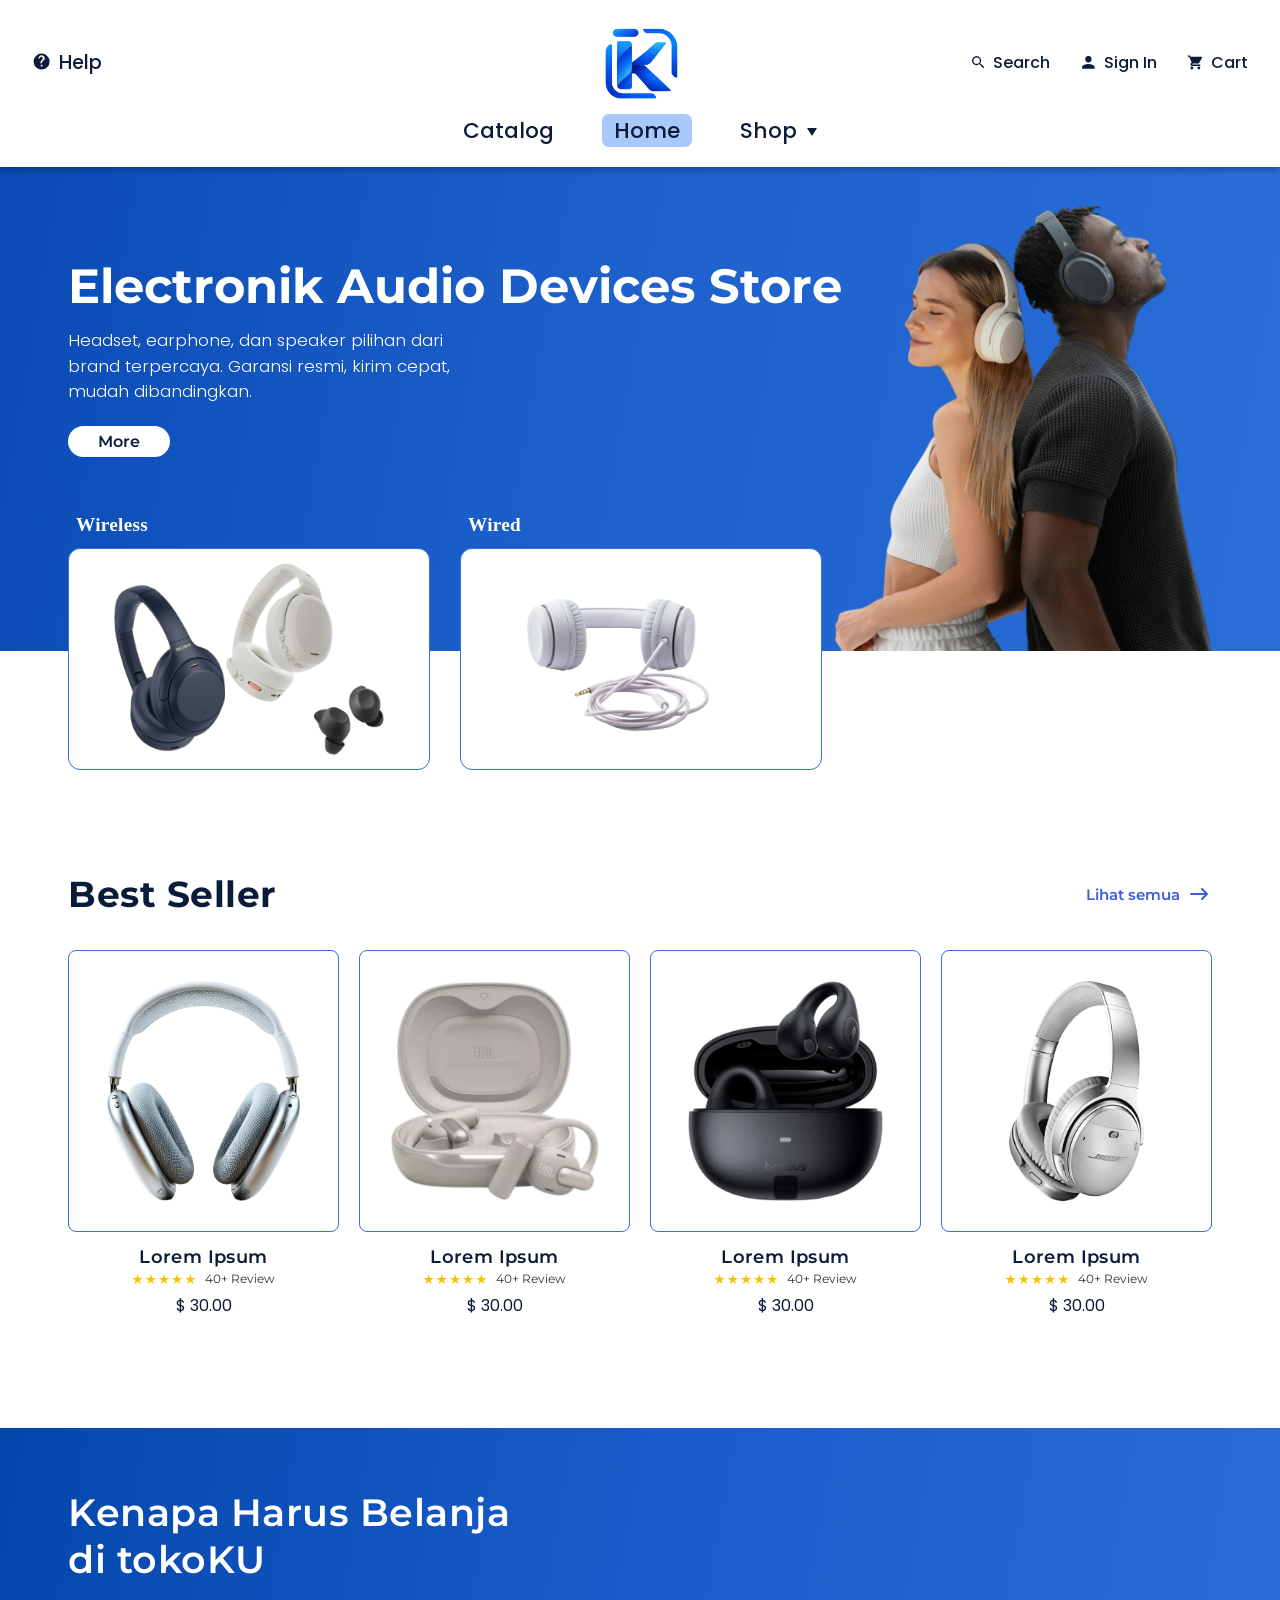
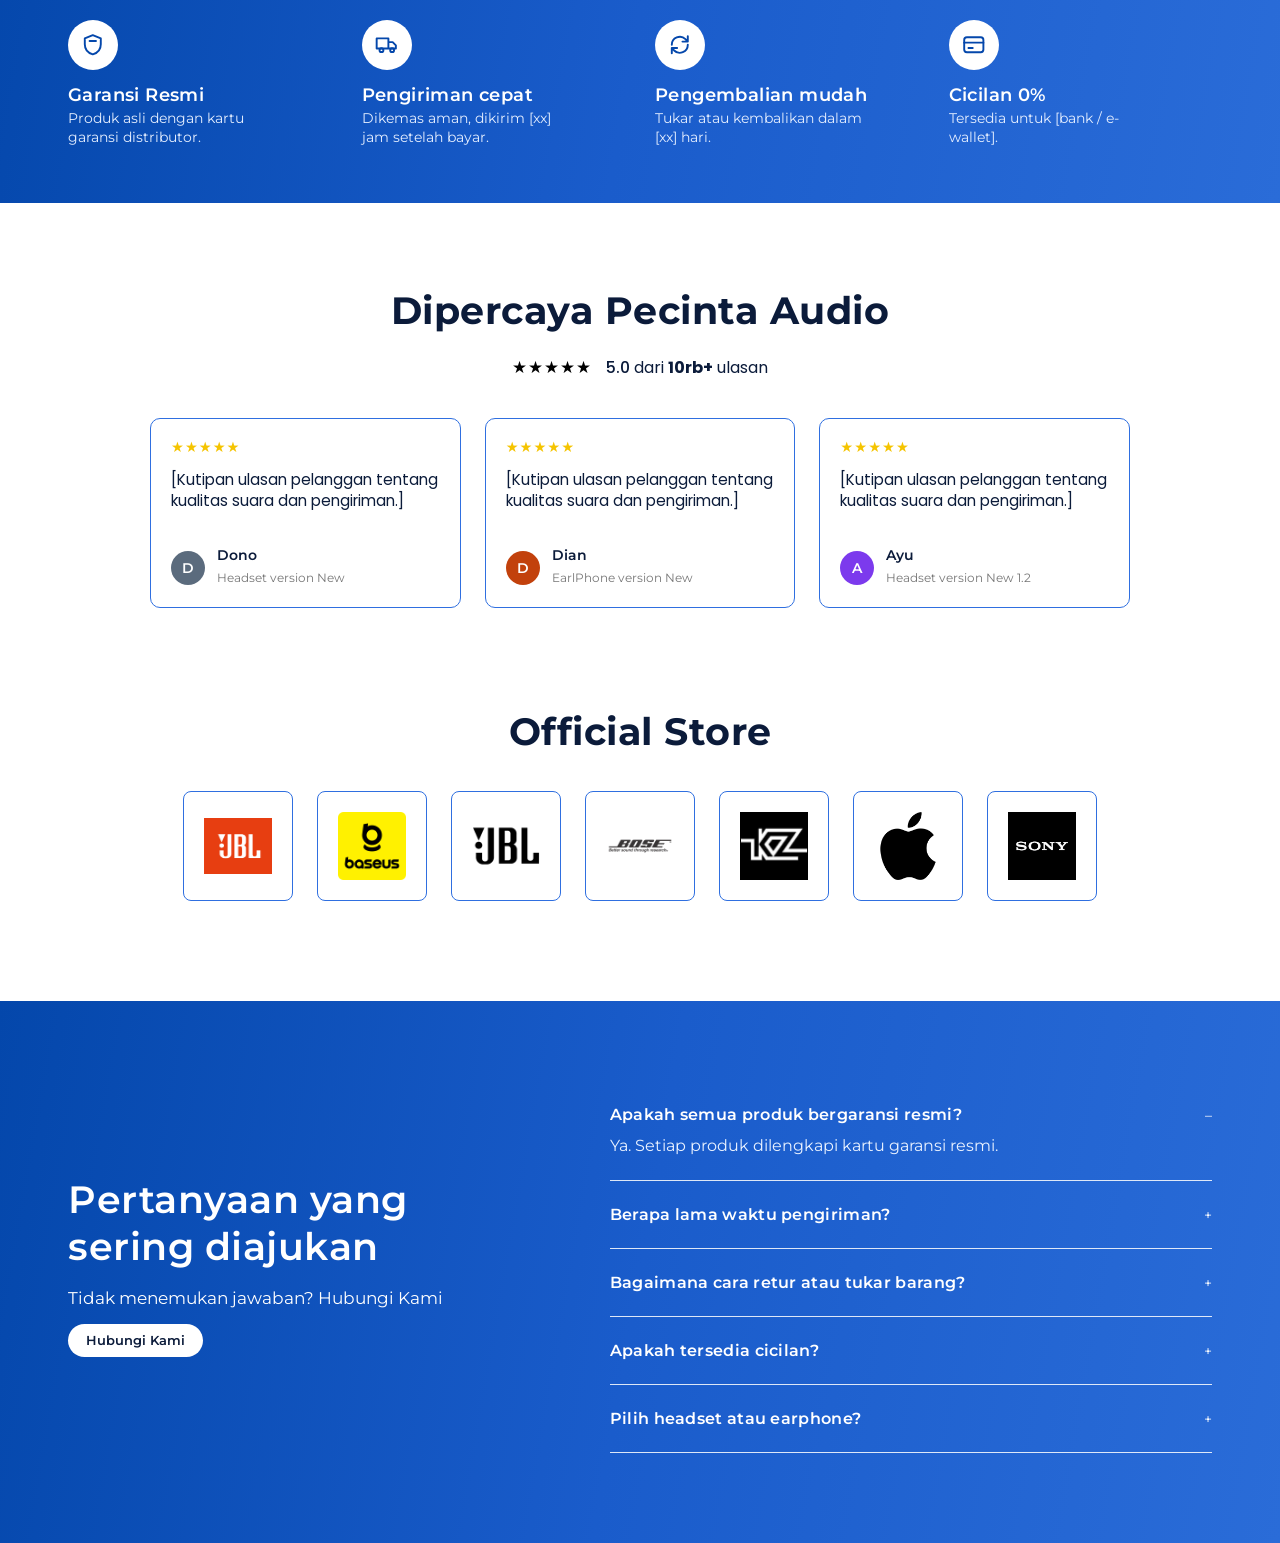
==== index.html @ c4b9f06c "Add files via upload" ====
<!DOCTYPE html>
<html lang="id">
<head>
<meta charset="utf-8">
<meta name="viewport" content="width=device-width, initial-scale=1">
<title>tokoKU — Electronik Audio Devices Store</title>
<meta name="description" content="Headset, earphone, dan speaker pilihan dari brand terpercaya. Garansi resmi, kirim cepat, mudah dibandingkan.">
<link rel="icon" type="image/png" href="img/logo.png">
<link rel="preconnect" href="https://fonts.googleapis.com">
<link rel="preconnect" href="https://fonts.gstatic.com" crossorigin>
<link href="https://fonts.googleapis.com/css2?family=Montserrat:wght@300;400;500;600;700&family=Poppins:wght@300;400;500;600&display=swap" rel="stylesheet">
<link rel="stylesheet" href="css/style.css">
</head>
<body>
<svg xmlns="http://www.w3.org/2000/svg" style="display:none" aria-hidden="true">
<symbol id="i-help" viewBox="0 0 24 24"><path d="M12 2a10 10 0 100 20 10 10 0 000-20zm1 16h-2v-2h2v2zm1.6-7.7l-.9.9c-.7.7-1.2 1.3-1.2 2.8h-2v-.5c0-1.1.5-2.1 1.2-2.8l1.2-1.3c.4-.3.6-.8.6-1.4 0-1.1-.9-2-2-2s-2 .9-2 2H8c0-2.2 1.8-4 4-4s4 1.8 4 4c0 .9-.4 1.7-1.4 2.3z"/></symbol>
<symbol id="i-search" viewBox="0 0 24 24"><path d="M15.5 14h-.8l-.3-.3A6.5 6.5 0 109.5 16a6.5 6.5 0 004.2-1.6l.3.3v.8l5 5 1.5-1.5-5-5zm-6 0a4.5 4.5 0 110-9 4.5 4.5 0 010 9z"/></symbol>
<symbol id="i-user" viewBox="0 0 24 24"><path d="M12 12a4.5 4.5 0 100-9 4.5 4.5 0 000 9zm0 2.2c-3 0-9 1.5-9 4.5V21h18v-2.3c0-3-6-4.5-9-4.5z"/></symbol>
<symbol id="i-cart" viewBox="0 0 24 24"><path d="M7 18a2 2 0 100 4 2 2 0 000-4zM1 2v2h2l3.6 7.6-1.4 2.4A2 2 0 007 17h12v-2H7.4l.9-1.6h7.5a2 2 0 001.7-1l3.6-6.5A1 1 0 0020.2 4H5.2l-.9-2H1zm16 16a2 2 0 100 4 2 2 0 000-4z"/></symbol>
<symbol id="i-arrow" viewBox="0 0 24 24"><path d="M3 12h16m-5-5l5 5-5 5" fill="none" stroke="currentColor" stroke-width="2" stroke-linecap="round" stroke-linejoin="round"/></symbol>
<symbol id="i-chev" viewBox="0 0 24 24"><path d="M9 5l7 7-7 7" fill="none" stroke="currentColor" stroke-width="2" stroke-linecap="round" stroke-linejoin="round"/></symbol>
<symbol id="i-shield" viewBox="0 0 24 24"><path d="M12 3l7.5 3v5.5c0 4.5-3 8.2-7.5 9.5-4.5-1.300-7.500-5-7.500-9.500V6L12 3z" fill="none" stroke="currentColor" stroke-width="1.8" stroke-linejoin="round"/><path d="M9 8.500h6" stroke="currentColor" stroke-width="1.800" stroke-linecap="round" fill="none"/></symbol>
<symbol id="i-truck" viewBox="0 0 24 24"><g fill="none" stroke="currentColor" stroke-width="1.8" stroke-linejoin="round" stroke-linecap="round"><path d="M2.500 6h11v9.500h-11zM13.500 9.500h4l3 3v3h-7"/><circle cx="7" cy="17" r="1.800"/><circle cx="17" cy="17" r="1.800"/></g></symbol>
<symbol id="i-refresh" viewBox="0 0 24 24"><g fill="none" stroke="currentColor" stroke-width="1.8" stroke-linecap="round" stroke-linejoin="round"><path d="M4.500 12a7.500 7.500 0 0112.800-5.300L19.500 9M19.500 4v5h-5M19.500 12a7.500 7.500 0 01-12.800 5.300L4.500 15M4.500 20v-5h5"/></g></symbol>
<symbol id="i-card" viewBox="0 0 24 24"><g fill="none" stroke="currentColor" stroke-width="1.8" stroke-linecap="round" stroke-linejoin="round"><rect x="3" y="5" width="18" height="14" rx="2.500"/><path d="M3 10h18M7 15h4"/></g></symbol>
</svg>

<header class="site-header">
  <div class="header-top">
    <a class="header-help" href="hubungi-kami.html"><svg class="icon" aria-hidden="true"><use href="#i-help"/></svg><span>Help</span></a>
    <a class="brand" href="index.html" aria-label="tokoKU — beranda"><img src="img/logo.png" alt="Logo tokoKU" width="96" height="96"></a>
    <div class="header-actions">
      <a href="#"><svg class="icon" aria-hidden="true"><use href="#i-search"/></svg><span>Search</span></a>
      <a href="#"><svg class="icon" aria-hidden="true"><use href="#i-user"/></svg><span>Sign In</span></a>
      <a href="#"><svg class="icon" aria-hidden="true"><use href="#i-cart"/></svg><span>Cart</span></a>
    </div>
  </div>
  <nav class="main-nav" aria-label="Navigasi utama">
    <a href="index.html#best-seller">Catalog</a>
    <a href="index.html" class="active" aria-current="page">Home</a>
    <div class="has-sub"><a href="#" aria-haspopup="true">Shop</a>
      <div class="submenu"><a href="index.html#kategori">Wireless</a><a href="index.html#kategori">Wired</a><a href="index.html#best-seller">Best Seller</a></div>
    </div>
  </nav>
</header>
<main>
  <section class="hero" id="kategori">
    <div class="container">
      <div class="hero-text">
        <h1>Electronik Audio Devices Store</h1>
        <p>Headset, earphone, dan speaker pilihan dari brand terpercaya. Garansi resmi, kirim cepat, mudah dibandingkan.</p>
        <a class="btn-white" href="#best-seller">More</a>
      </div>
      <img class="hero-people" src="img/hero-people.webp" alt="Pasangan menikmati musik dengan headphone">
      <div class="hero-cats">
        <div class="hero-cat"><span>Wireless</span><a href="#best-seller"><img src="img/hero-wireless.webp" alt="Headset dan earphone wireless"></a></div>
        <div class="hero-cat"><span>Wired</span><a href="#best-seller"><img src="img/hero-wired.webp" alt="Headphone berkabel"></a></div>
      </div>
    </div>
  </section>

  <section class="best-seller" id="best-seller">
    <div class="container">
      <div class="section-head"><h2 class="section-title">Best Seller</h2><a class="link-all" href="#">Lihat semua <svg class="icon" aria-hidden="true"><use href="#i-arrow"/></svg></a></div>
      <div class="product-grid">
      <article class="product"><a href="#"><div class="product-img"><img src="img/airpods-max.webp" alt="Apple AirPods Max" loading="lazy"></div>
        <h3>Lorem Ipsum</h3>
        <div class="rating"><span class="stars" aria-label="5 bintang">★★★★★</span><span>40+ Review</span></div>
        <div class="price">$ 30.00</div></a></article>
      <article class="product"><a href="#"><div class="product-img"><img src="img/jbl-sense-pro.webp" alt="JBL Sense Pro" loading="lazy"></div>
        <h3>Lorem Ipsum</h3>
        <div class="rating"><span class="stars" aria-label="5 bintang">★★★★★</span><span>40+ Review</span></div>
        <div class="price">$ 30.00</div></a></article>
      <article class="product"><a href="#"><div class="product-img"><img src="img/baseus-earbuds.webp" alt="Baseus Open-Ear" loading="lazy"></div>
        <h3>Lorem Ipsum</h3>
        <div class="rating"><span class="stars" aria-label="5 bintang">★★★★★</span><span>40+ Review</span></div>
        <div class="price">$ 30.00</div></a></article>
      <article class="product"><a href="#"><div class="product-img"><img src="img/bose-qc.webp" alt="Bose QuietComfort" loading="lazy"></div>
        <h3>Lorem Ipsum</h3>
        <div class="rating"><span class="stars" aria-label="5 bintang">★★★★★</span><span>40+ Review</span></div>
        <div class="price">$ 30.00</div></a></article>
      </div>
    </div>
  </section>

  <section class="band why">
    <div class="container">
      <h2>Kenapa Harus Belanja<br>di tokoKU</h2>
      <div class="why-grid"><div class="why-item"><div class="ico"><svg class="icon" aria-hidden="true"><use href="#i-shield"/></svg></div><h3>Garansi Resmi</h3><p>Produk asli dengan kartu garansi distributor.</p></div><div class="why-item"><div class="ico"><svg class="icon" aria-hidden="true"><use href="#i-truck"/></svg></div><h3>Pengiriman cepat</h3><p>Dikemas aman, dikirim [xx] jam setelah bayar.</p></div><div class="why-item"><div class="ico"><svg class="icon" aria-hidden="true"><use href="#i-refresh"/></svg></div><h3>Pengembalian mudah</h3><p>Tukar atau kembalikan dalam [xx] hari.</p></div><div class="why-item"><div class="ico"><svg class="icon" aria-hidden="true"><use href="#i-card"/></svg></div><h3>Cicilan 0%</h3><p>Tersedia untuk [bank / e-wallet].</p></div></div>
    </div>
  </section>

  <section class="testi">
    <div class="container">
      <h2>Dipercaya Pecinta Audio</h2>
      <div class="score"><span class="stars" aria-hidden="true">★★★★★</span><span><b style="font-weight:500">5.0</b> dari <b>10rb+</b> ulasan</span></div>
      <div class="testi-grid">
      <article class="testi-card"><span class="stars" aria-label="5 bintang">★★★★★</span>
        <p>[Kutipan ulasan pelanggan tentang kualitas suara dan pengiriman.]</p>
        <div class="who"><span class="avatar" style="background:#5b6b7d">D</span><div><b>Dono</b><small>Headset version New</small></div></div></article>
      <article class="testi-card"><span class="stars" aria-label="5 bintang">★★★★★</span>
        <p>[Kutipan ulasan pelanggan tentang kualitas suara dan pengiriman.]</p>
        <div class="who"><span class="avatar" style="background:#c2410c">D</span><div><b>Dian</b><small>EarlPhone version New</small></div></div></article>
      <article class="testi-card"><span class="stars" aria-label="5 bintang">★★★★★</span>
        <p>[Kutipan ulasan pelanggan tentang kualitas suara dan pengiriman.]</p>
        <div class="who"><span class="avatar" style="background:#7c3aed">A</span><div><b>Ayu</b><small>Headset version New 1.2</small></div></div></article>
      </div>
    </div>
  </section>

  <section class="official">
    <div class="container">
      <h2>Official Store</h2>
      <div class="logo-row"><div class="logo-box"><img src="img/logo-jbl-orange.png" alt="JBL" loading="lazy"></div><div class="logo-box"><img src="img/logo-baseus.png" alt="Baseus" loading="lazy"></div><div class="logo-box"><img src="img/logo-jbl-black.png" alt="JBL" loading="lazy"></div><div class="logo-box"><img src="img/logo-bose.png" alt="Bose" loading="lazy"></div><div class="logo-box"><img src="img/logo-kz.png" alt="KZ" loading="lazy"></div><div class="logo-box"><img src="img/logo-apple.png" alt="Apple" loading="lazy"></div><div class="logo-box"><img src="img/logo-sony.png" alt="Sony" loading="lazy"></div></div>
    </div>
  </section>
</main>
<footer class="band faq" id="faq">
  <div class="container">
    <div class="faq-left">
      <h2>Pertanyaan yang<br>sering diajukan</h2>
      <p>Tidak menemukan jawaban? Hubungi Kami</p>
      <a class="btn-white" href="hubungi-kami.html">Hubungi Kami</a>
    </div>
    <div class="faq-list">
      <details name="faq" open><summary>Apakah semua produk bergaransi resmi?</summary><p>Ya. Setiap produk dilengkapi kartu garansi resmi.</p></details>
      <details name="faq"><summary>Berapa lama waktu pengiriman?</summary><p>Pesanan dikirim maksimal 1×24 jam setelah pembayaran, dan tiba dalam 1–5 hari kerja tergantung lokasi.</p></details>
      <details name="faq"><summary>Bagaimana cara retur atau tukar barang?</summary><p>Ajukan retur lewat halaman Hubungi Kami maksimal 7 hari setelah barang diterima, dengan kemasan dan kelengkapan asli.</p></details>
      <details name="faq"><summary>Apakah tersedia cicilan?</summary><p>Tersedia cicilan 0% untuk kartu kredit bank tertentu dan e-wallet yang bekerja sama.</p></details>
      <details name="faq"><summary>Pilih headset atau earphone?</summary><p>Headset nyaman untuk pemakaian lama dan peredam bising lebih baik; earphone lebih ringkas dan praktis dibawa bepergian.</p></details>
      </div>
  </div>
</footer>
</body>
</html>
---- css/style.css ----
/* ===== tokoKU — style.css ===== */
:root{
  --navy:#0b1b3a;
  --blue:#2f6fe0;
  --blue-dark:#0447ab;
  --blue-mid:#2a6cd6;
  --blue-soft:#8db9fb;
  --pill:#a9c8fb;
  --star:#f5c400;
  --container:1144px;
  --f-head:"Montserrat",system-ui,sans-serif;
  --f-body:"Poppins",system-ui,sans-serif;
}
*,*::before,*::after{box-sizing:border-box}
html{scroll-behavior:smooth}
body{margin:0;font-family:var(--f-body);color:var(--navy);background:#fff;-webkit-font-smoothing:antialiased}
img{max-width:100%;display:block}
a{color:inherit;text-decoration:none}
.container{width:min(var(--container),100% - 48px);margin-inline:auto}
.icon{width:1em;height:1em;fill:currentColor;flex:none}

/* ===== Header ===== */
.site-header{position:relative;z-index:20;background:#fff;box-shadow:0 3px 6px rgba(0,0,0,.28)}
.header-top{position:relative;display:flex;align-items:center;justify-content:space-between;
  width:min(1320px,100% - 64px);margin-inline:auto;padding-top:20px;min-height:104px}
.header-help{display:flex;align-items:center;gap:8px;font-size:1.2rem;font-weight:500}
.header-help .icon{font-size:1.2rem}
.brand{position:absolute;left:50%;top:14px;transform:translateX(-50%)}
.brand img{width:96px;height:96px;object-fit:contain}
.header-actions{display:flex;align-items:center;gap:30px;font-size:1rem;font-weight:500}
.header-actions a{display:flex;align-items:center;gap:7px}
.header-actions .icon{font-size:1.05rem}
.main-nav{display:flex;justify-content:center;align-items:center;gap:36px;padding:10px 0 20px;font-size:1.35rem;font-weight:500}
.main-nav a{padding:2px 12px;border-radius:7px;line-height:1.35}
.main-nav a.active{background:var(--pill)}
.main-nav a:hover:not(.active){color:var(--blue)}
.has-sub{position:relative}
.has-sub>a::after{content:"";display:inline-block;margin-left:10px;border:5px solid transparent;border-top:8px solid currentColor;border-bottom:0;vertical-align:middle}
.submenu{position:absolute;top:100%;left:0;min-width:170px;background:#fff;border-radius:10px;
  box-shadow:0 8px 24px rgba(0,0,0,.18);padding:8px;display:none;flex-direction:column}
.has-sub:hover .submenu,.has-sub:focus-within .submenu{display:flex}
.submenu a{font-size:1rem;padding:8px 12px}
.menu-toggle{display:none}

/* ===== Hero ===== */
.hero{position:relative;background:linear-gradient(100deg,#0a4bb5 0%,#1d5fcb 45%,#2a6fd9 100%);
  height:484px;margin-bottom:121px}
.hero .container{position:relative;height:100%}
.hero-text{position:absolute;left:0;top:92px;color:#fff;max-width:640px}
.hero-text h1{font:700 3rem/1.15 var(--f-head);margin:0 0 14px;white-space:nowrap}
.hero-text p{margin:0 0 22px;font-size:1.05rem;line-height:1.5;max-width:420px;font-weight:300}
.btn-white{display:inline-block;background:#fff;color:var(--navy);font:600 1rem var(--f-head);
  padding:6px 30px;border-radius:30px;border:0;cursor:pointer}
.btn-white:hover{background:#e6efff}
.hero-people{position:absolute;right:0;bottom:0;height:445px;width:auto;max-width:none}
.hero-cats{position:absolute;left:0;top:347px;display:flex;gap:30px}
.hero-cat span{display:block;color:#fff;font:700 1.2rem Georgia,"Times New Roman",serif;margin:0 0 12px 8px;letter-spacing:.3px}
.hero-cat a{display:flex;align-items:center;justify-content:center;width:362px;height:222px;background:#fff;
  border:1.5px solid var(--blue);border-radius:12px;padding:14px;transition:transform .2s,box-shadow .2s}
.hero-cat a:hover{transform:translateY(-4px);box-shadow:0 10px 24px rgba(10,50,120,.25)}
.hero-cat img{max-height:100%;object-fit:contain}

/* ===== Best seller ===== */
.section-head{display:flex;justify-content:space-between;align-items:center;margin-bottom:34px}
.section-title{font:700 2.25rem var(--f-head);margin:0;letter-spacing:.5px}
.link-all{display:flex;align-items:center;gap:8px;color:#3d5ce0;font:600 .95rem var(--f-head)}
.link-all .icon{font-size:1.5rem}
.best-seller{padding-top:100px;padding-bottom:110px}
.product-grid{display:grid;grid-template-columns:repeat(4,1fr);gap:20px}
.product{text-align:center}
.product-img{aspect-ratio:1/1.04;display:flex;align-items:center;justify-content:center;border:1.5px solid var(--blue);
  border-radius:8px;padding:30px;background:#fff;transition:transform .2s,box-shadow .2s}
.product:hover .product-img{transform:translateY(-4px);box-shadow:0 10px 24px rgba(10,50,120,.18)}
.product-img img{max-height:100%;object-fit:contain}
.product h3{font:600 1.1rem var(--f-head);margin:14px 0 4px;letter-spacing:.4px}
.rating{display:flex;justify-content:center;align-items:center;gap:8px;font:400 .78rem var(--f-head);color:#333}
.stars{color:var(--star);letter-spacing:1px;font-size:.85rem}
.price{margin-top:6px;font-size:1rem}

/* ===== Why us ===== */
.band{background:linear-gradient(100deg,#0447ab 0%,#1a5ccb 50%,#2a6cd8 100%);color:#fff}
.why{padding:62px 0 56px}
.why h2{font:600 2.35rem/1.25 var(--f-head);margin:0 0 36px;letter-spacing:.5px}
.why-grid{display:grid;grid-template-columns:repeat(4,1fr);gap:30px}
.why-item .ico{width:50px;height:50px;border-radius:50%;background:#fff;color:var(--blue-dark);display:grid;place-items:center;margin-bottom:14px}
.why-item .ico .icon{font-size:1.6rem}
.why-item h3{font:600 1.1rem var(--f-head);margin:0 0 4px;letter-spacing:.4px}
.why-item p{margin:0;font:400 .85rem/1.4 var(--f-head);max-width:210px;color:#e4eeff}

/* ===== Testimonials ===== */
.testi{padding:84px 0 40px;text-align:center}
.testi h2,.official h2{font:700 2.4rem var(--f-head);margin:0 0 20px;letter-spacing:.5px}
.score{display:flex;justify-content:center;align-items:center;gap:14px;font-size:1rem;margin-bottom:38px}
.score .stars{color:#000;font-size:1.05rem}
.testi-grid{width:min(980px,100%);margin-inline:auto;display:grid;grid-template-columns:repeat(3,1fr);gap:24px;text-align:left}
.testi-card{border:1.5px solid var(--blue);border-radius:10px;padding:18px 20px;display:flex;flex-direction:column;gap:12px;min-height:190px}
.testi-card .stars{font-size:.9rem}
.testi-card p{margin:0;font-size:.95rem;line-height:1.35;flex:1}
.who{display:flex;align-items:center;gap:12px}
.avatar{width:34px;height:34px;border-radius:50%;display:grid;place-items:center;color:#fff;font:600 .85rem var(--f-head);flex:none}
.who b{display:block;font:600 .9rem var(--f-head)}
.who small{font:400 .72rem var(--f-head);color:#777}

/* ===== Official store ===== */
.official{padding:60px 0 100px;text-align:center}
.official h2{margin-bottom:36px}
.logo-row{display:flex;justify-content:center;flex-wrap:wrap;gap:24px}
.logo-box{width:110px;height:110px;border:1.5px solid var(--blue);border-radius:8px;display:grid;place-items:center;padding:20px}
.logo-box img{max-height:100%;object-fit:contain}
.logo-box.flush{padding:20px}

/* ===== FAQ band (footer) ===== */
.faq{padding:80px 0 90px}
.faq .container{display:grid;grid-template-columns:1fr 1.25fr;gap:60px;align-items:center}
.faq-left h2{font:600 2.35rem/1.25 var(--f-head);margin:0 0 18px;letter-spacing:.5px}
.faq-left p{margin:0 0 16px;font:400 1.05rem var(--f-head)}
.faq-left .btn-white{font-size:.8rem;padding:9px 18px}
.faq-list{border-bottom:1px solid rgba(255,255,255,.85)}
.faq-list details{border-top:1px solid rgba(255,255,255,.85)}
.faq-list details:first-child{border-top:0}
.faq-list summary{list-style:none;cursor:pointer;display:flex;justify-content:space-between;align-items:center;
  font:600 1rem var(--f-head);padding:24px 0;letter-spacing:.3px}
.faq-list summary::-webkit-details-marker{display:none}
.faq-list summary::after{content:"+";font-weight:400;font-size:.9rem}
.faq-list details[open] summary{padding-bottom:10px}
.faq-list details[open] summary::after{content:"–"}
.faq-list details p{margin:0 0 22px;font:400 1rem var(--f-head);line-height:1.5;color:#eaf2ff}

/* ===== Contact page ===== */
.breadcrumb{display:flex;align-items:center;gap:8px;padding:28px 0 26px;font-size:.85rem}
.breadcrumb .icon{font-size:.9rem}
.breadcrumb span{font-size:.8rem}
.contact-banner{background:var(--blue-mid);border-radius:14px;height:276px;position:relative;overflow:hidden}
.contact-banner svg{position:absolute;inset:0;width:100%;height:100%}
.contact h1{font:700 2.3rem var(--f-head);text-align:center;margin:30px 0 8px}
.contact form{width:min(540px,100%);margin:0 auto;padding-bottom:70px}
.contact label{display:block;font:600 1.05rem var(--f-body);margin:18px 0 6px}
.contact input[type=email],.contact input[type=text]{width:100%;height:44px;border:1px solid var(--blue);border-radius:9px;
  padding:0 14px;font:400 1rem var(--f-body);color:var(--navy);outline:0}
.contact input:focus,.editor:focus-within{box-shadow:0 0 0 3px rgba(47,111,224,.25)}
.editor{border:1px solid var(--blue);border-radius:9px;overflow:hidden}
.toolbar{display:flex;align-items:center;border-bottom:1px solid var(--blue);height:46px;padding:0 4px}
.toolbar button{background:none;border:0;width:44px;height:36px;font:600 1.05rem var(--f-body);cursor:pointer;color:var(--navy);border-radius:6px;display:grid;place-items:center}
.toolbar button:hover{background:#e8f0ff}
.toolbar .sep{width:1px;height:100%;background:var(--blue);margin:0 6px}
.editor-body{min-height:108px;padding:14px 12px;font-size:1rem;outline:0;color:var(--navy)}
.editor-body:empty::before{content:attr(data-placeholder);color:#444}
.contact .actions{display:flex;justify-content:flex-end;margin-top:48px}
.btn-send{background:var(--blue-soft);color:var(--blue-dark);border:0;border-radius:8px;padding:8px 15px;font:600 1rem var(--f-body);cursor:pointer}
.btn-send:hover{background:#74a8f7}
.form-note{margin-top:14px;font-size:.9rem;color:var(--blue-dark);text-align:right;min-height:1.2em}

/* ===== Responsive ===== */
@media (max-width:1100px){
  .hero{height:auto;padding:70px 0 0;margin-bottom:0}
  .hero .container{display:flex;flex-direction:column;height:auto}
  .hero-text,.hero-cats,.hero-people{position:static}
  .hero-text h1{white-space:normal;font-size:2.4rem}
  .hero-people{position:absolute;right:0;top:40px;height:300px;opacity:.9}
  .hero-cats{margin-top:40px;padding-bottom:40px;flex-wrap:wrap}
  .hero-cat a{width:min(362px,calc(100vw - 48px))}
  .best-seller{padding-top:70px}
  .product-grid,.why-grid{grid-template-columns:repeat(2,1fr)}
  .testi-grid{grid-template-columns:1fr}
  .faq .container{grid-template-columns:1fr;gap:30px}
}
@media (max-width:720px){
  .header-top{min-height:90px;width:calc(100% - 32px)}
  .header-help span,.header-actions span{display:none}
  .header-actions{gap:18px}
  .brand img{width:72px;height:72px}
  .main-nav{gap:12px;font-size:1.05rem;padding-bottom:14px}
  .hero-text h1{font-size:1.9rem}
  .hero-people{height:220px;opacity:.5}
  .section-title,.testi h2,.official h2,.why h2,.faq-left h2{font-size:1.7rem}
  .logo-box{width:84px;height:84px;padding:14px}
  .contact-banner{height:180px}
}
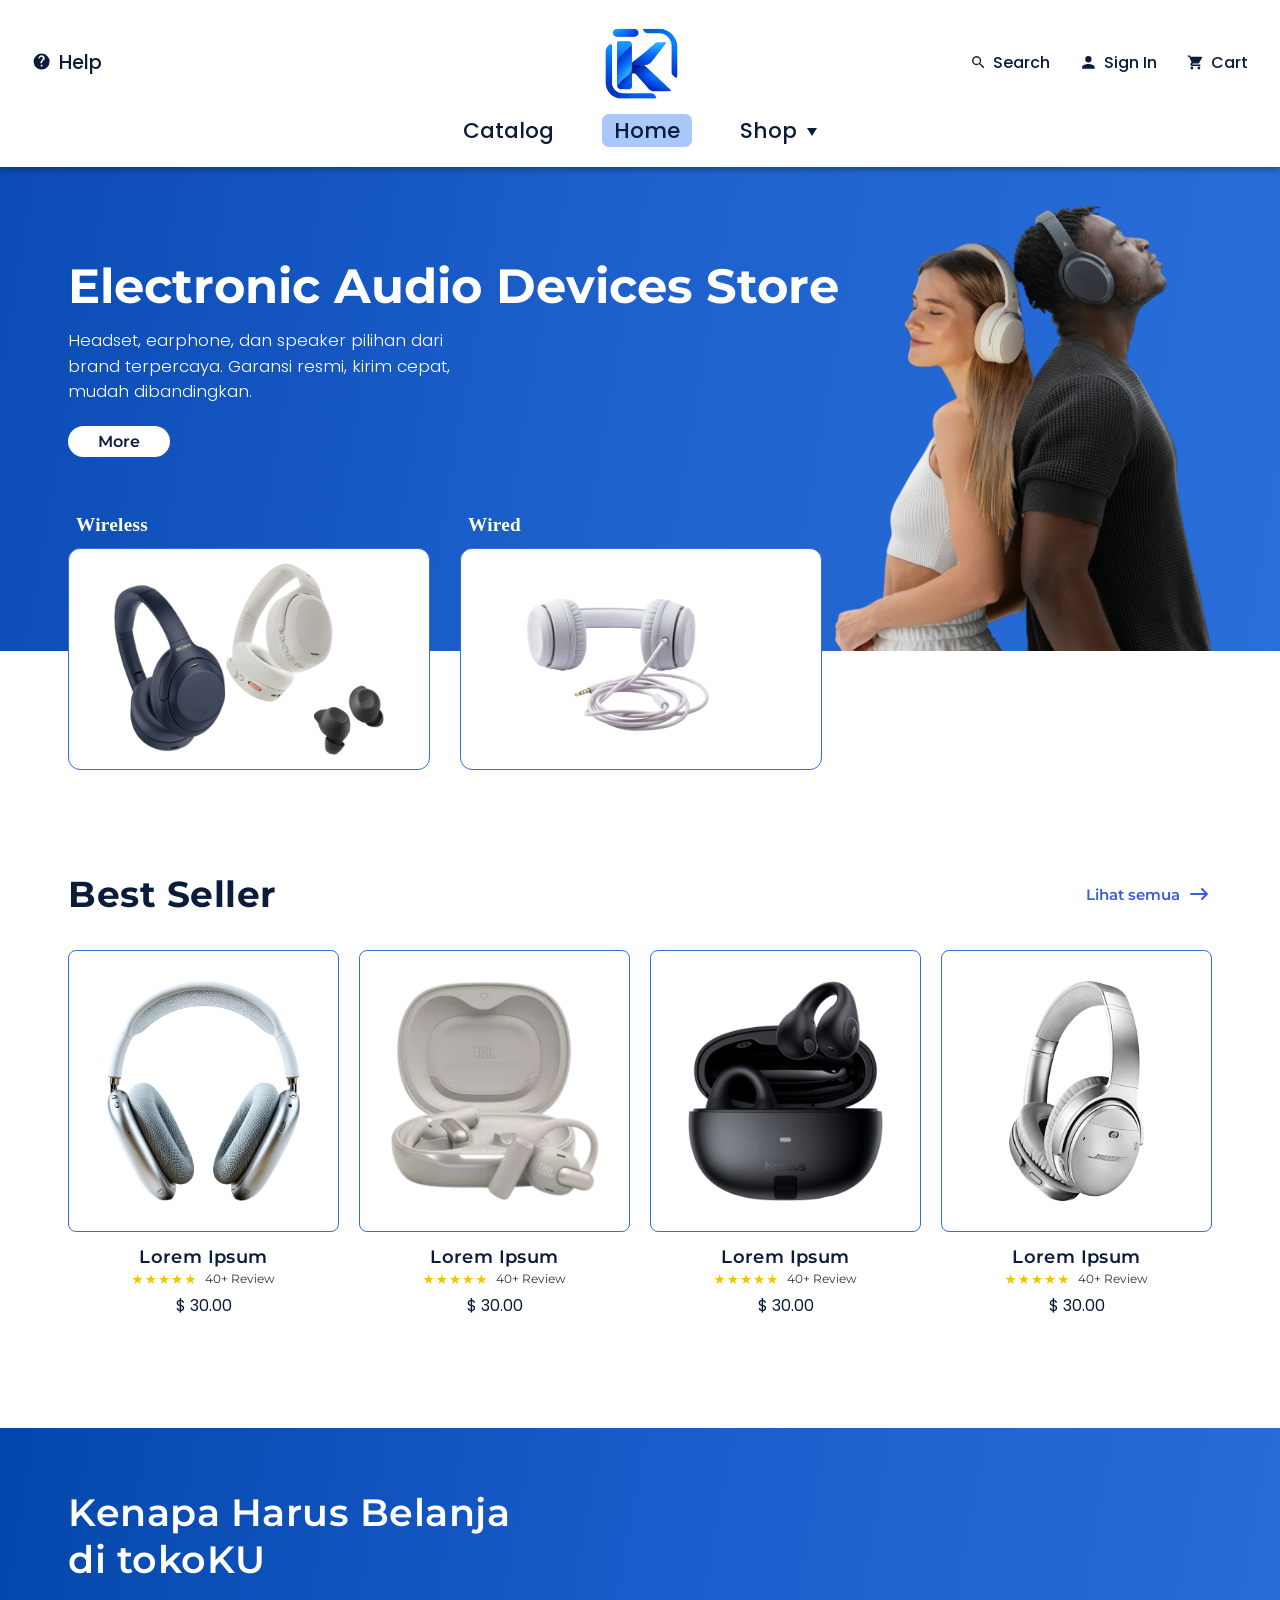
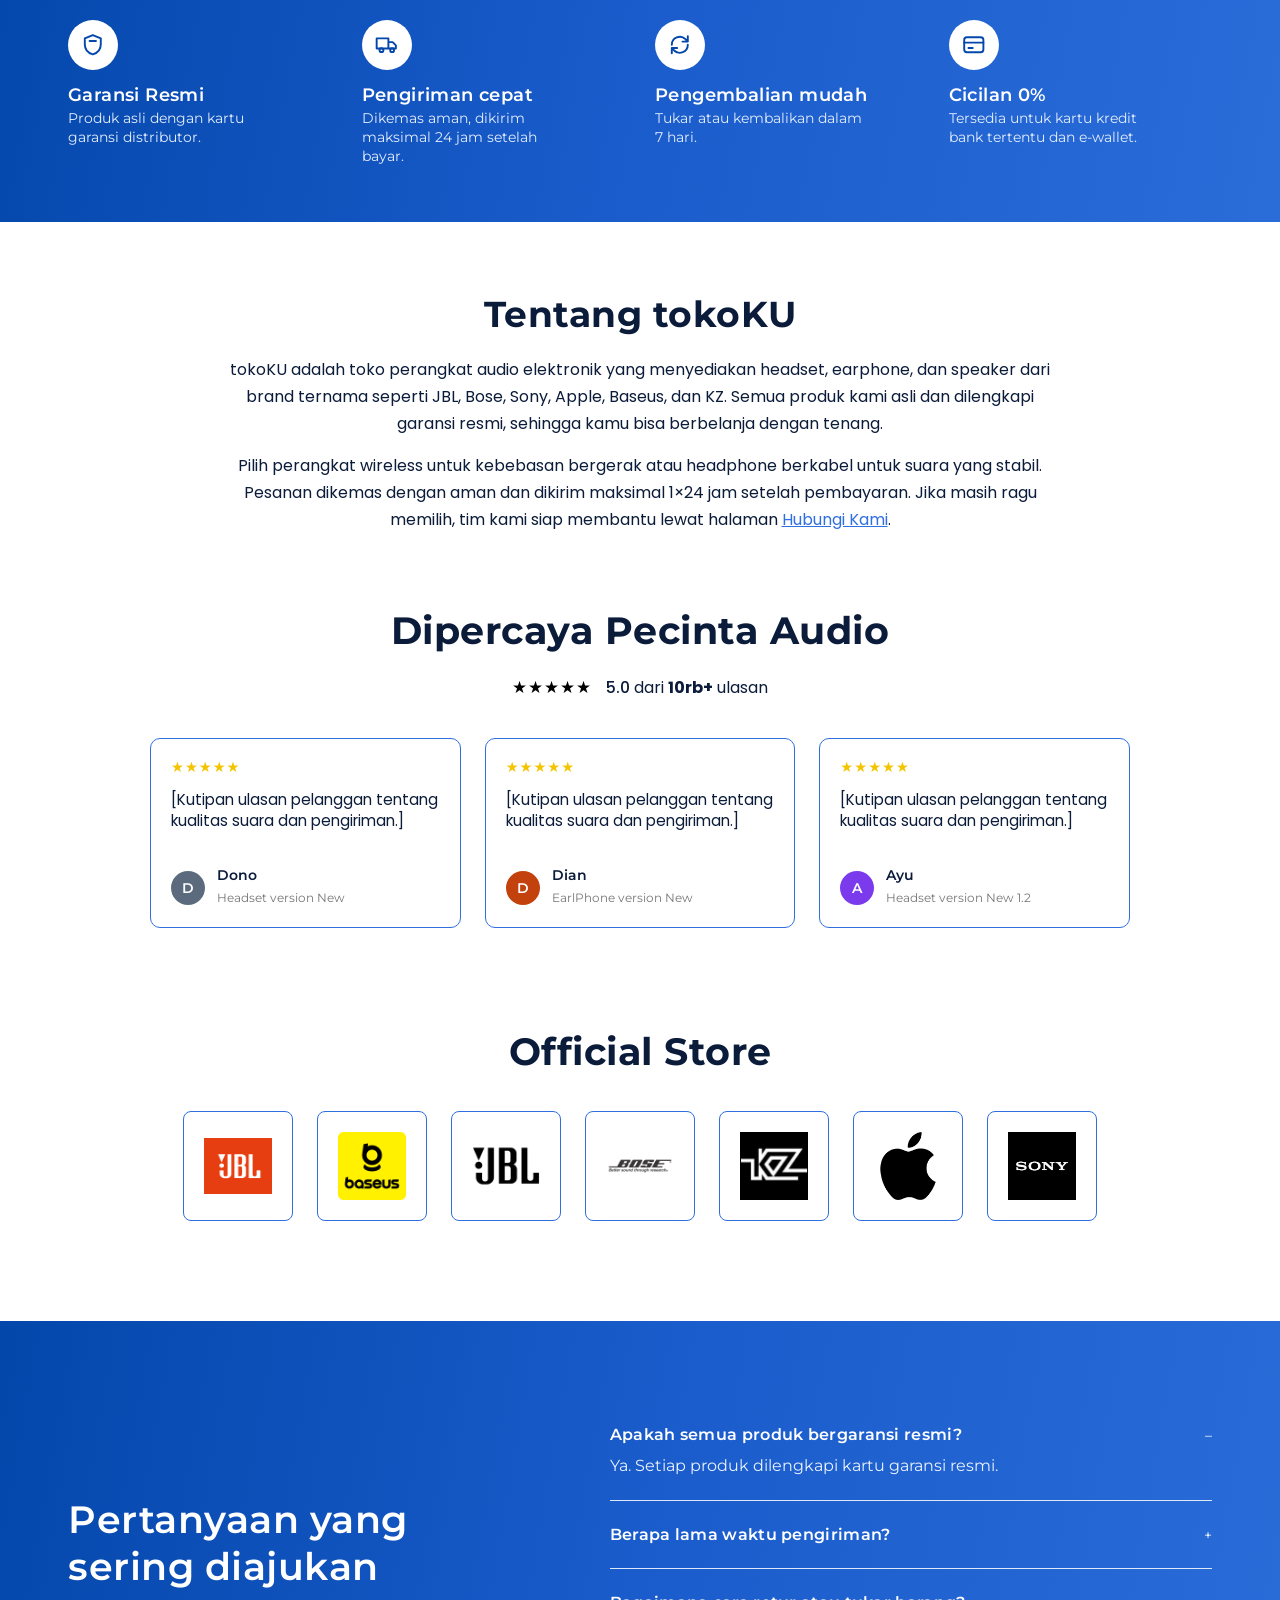
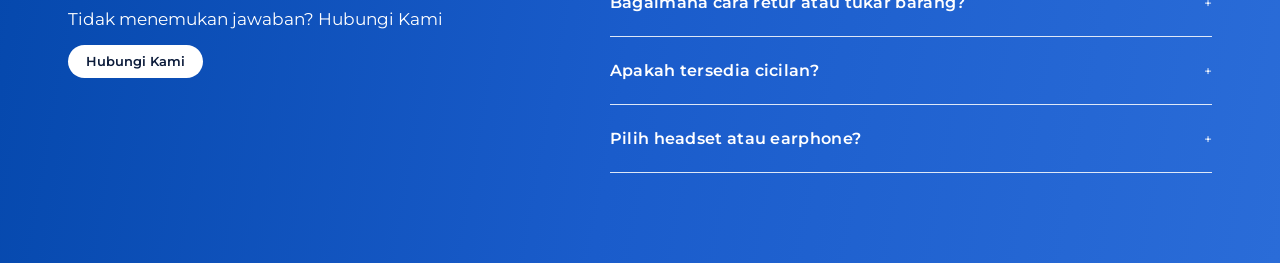
==== commit 5ddc5ceb: "Add files via upload" ====
--- a/index.html
+++ b/index.html
@@ -3,8 +3,9 @@
 <head>
 <meta charset="utf-8">
 <meta name="viewport" content="width=device-width, initial-scale=1">
-<title>tokoKU — Electronik Audio Devices Store</title>
+<title>tokoKU — Electronic Audio Devices Store</title>
 <meta name="description" content="Headset, earphone, dan speaker pilihan dari brand terpercaya. Garansi resmi, kirim cepat, mudah dibandingkan.">
+<link rel="canonical" href="https://muhammadfaizramadhan77.github.io/tokoKU/">
 <link rel="icon" type="image/png" href="img/logo.png">
 <link rel="preconnect" href="https://fonts.googleapis.com">
 <link rel="preconnect" href="https://fonts.gstatic.com" crossorigin>
@@ -47,14 +48,14 @@
   <section class="hero" id="kategori">
     <div class="container">
       <div class="hero-text">
-        <h1>Electronik Audio Devices Store</h1>
+        <h1>Electronic Audio Devices Store</h1>
         <p>Headset, earphone, dan speaker pilihan dari brand terpercaya. Garansi resmi, kirim cepat, mudah dibandingkan.</p>
         <a class="btn-white" href="#best-seller">More</a>
       </div>
-      <img class="hero-people" src="img/hero-people.webp" alt="Pasangan menikmati musik dengan headphone">
+      <img class="hero-people" src="img/hero-people.webp" alt="Pasangan menikmati musik dengan headphone" width="800" height="600">
       <div class="hero-cats">
-        <div class="hero-cat"><span>Wireless</span><a href="#best-seller"><img src="img/hero-wireless.webp" alt="Headset dan earphone wireless"></a></div>
-        <div class="hero-cat"><span>Wired</span><a href="#best-seller"><img src="img/hero-wired.webp" alt="Headphone berkabel"></a></div>
+        <div class="hero-cat"><span>Wireless</span><a href="#best-seller"><img src="img/hero-wireless.webp" alt="Headset dan earphone wireless" width="400" height="300"></a></div>
+        <div class="hero-cat"><span>Wired</span><a href="#best-seller"><img src="img/hero-wired.webp" alt="Headphone berkabel" width="400" height="300"></a></div>
       </div>
     </div>
   </section>
@@ -63,19 +64,19 @@
     <div class="container">
       <div class="section-head"><h2 class="section-title">Best Seller</h2><a class="link-all" href="#">Lihat semua <svg class="icon" aria-hidden="true"><use href="#i-arrow"/></svg></a></div>
       <div class="product-grid">
-      <article class="product"><a href="#"><div class="product-img"><img src="img/airpods-max.webp" alt="Apple AirPods Max" loading="lazy"></div>
+      <article class="product"><a href="#"><div class="product-img"><img src="img/airpods-max.webp" alt="Apple AirPods Max" width="600" height="600" loading="lazy"></div>
         <h3>Lorem Ipsum</h3>
         <div class="rating"><span class="stars" aria-label="5 bintang">★★★★★</span><span>40+ Review</span></div>
         <div class="price">$ 30.00</div></a></article>
-      <article class="product"><a href="#"><div class="product-img"><img src="img/jbl-sense-pro.webp" alt="JBL Sense Pro" loading="lazy"></div>
+      <article class="product"><a href="#"><div class="product-img"><img src="img/jbl-sense-pro.webp" alt="JBL Sense Pro" width="600" height="600" loading="lazy"></div>
         <h3>Lorem Ipsum</h3>
         <div class="rating"><span class="stars" aria-label="5 bintang">★★★★★</span><span>40+ Review</span></div>
         <div class="price">$ 30.00</div></a></article>
-      <article class="product"><a href="#"><div class="product-img"><img src="img/baseus-earbuds.webp" alt="Baseus Open-Ear" loading="lazy"></div>
+      <article class="product"><a href="#"><div class="product-img"><img src="img/baseus-earbuds.webp" alt="Baseus Open-Ear" width="600" height="600" loading="lazy"></div>
         <h3>Lorem Ipsum</h3>
         <div class="rating"><span class="stars" aria-label="5 bintang">★★★★★</span><span>40+ Review</span></div>
         <div class="price">$ 30.00</div></a></article>
-      <article class="product"><a href="#"><div class="product-img"><img src="img/bose-qc.webp" alt="Bose QuietComfort" loading="lazy"></div>
+      <article class="product"><a href="#"><div class="product-img"><img src="img/bose-qc.webp" alt="Bose QuietComfort" width="600" height="600" loading="lazy"></div>
         <h3>Lorem Ipsum</h3>
         <div class="rating"><span class="stars" aria-label="5 bintang">★★★★★</span><span>40+ Review</span></div>
         <div class="price">$ 30.00</div></a></article>
@@ -86,7 +87,15 @@
   <section class="band why">
     <div class="container">
       <h2>Kenapa Harus Belanja<br>di tokoKU</h2>
-      <div class="why-grid"><div class="why-item"><div class="ico"><svg class="icon" aria-hidden="true"><use href="#i-shield"/></svg></div><h3>Garansi Resmi</h3><p>Produk asli dengan kartu garansi distributor.</p></div><div class="why-item"><div class="ico"><svg class="icon" aria-hidden="true"><use href="#i-truck"/></svg></div><h3>Pengiriman cepat</h3><p>Dikemas aman, dikirim [xx] jam setelah bayar.</p></div><div class="why-item"><div class="ico"><svg class="icon" aria-hidden="true"><use href="#i-refresh"/></svg></div><h3>Pengembalian mudah</h3><p>Tukar atau kembalikan dalam [xx] hari.</p></div><div class="why-item"><div class="ico"><svg class="icon" aria-hidden="true"><use href="#i-card"/></svg></div><h3>Cicilan 0%</h3><p>Tersedia untuk [bank / e-wallet].</p></div></div>
+      <div class="why-grid"><div class="why-item"><div class="ico"><svg class="icon" aria-hidden="true"><use href="#i-shield"/></svg></div><h3>Garansi Resmi</h3><p>Produk asli dengan kartu garansi distributor.</p></div><div class="why-item"><div class="ico"><svg class="icon" aria-hidden="true"><use href="#i-truck"/></svg></div><h3>Pengiriman cepat</h3><p>Dikemas aman, dikirim maksimal 24 jam setelah bayar.</p></div><div class="why-item"><div class="ico"><svg class="icon" aria-hidden="true"><use href="#i-refresh"/></svg></div><h3>Pengembalian mudah</h3><p>Tukar atau kembalikan dalam 7 hari.</p></div><div class="why-item"><div class="ico"><svg class="icon" aria-hidden="true"><use href="#i-card"/></svg></div><h3>Cicilan 0%</h3><p>Tersedia untuk kartu kredit bank tertentu dan e-wallet.</p></div></div>
+    </div>
+  </section>
+
+  <section class="about">
+    <div class="container">
+      <h2 class="section-title">Tentang tokoKU</h2>
+      <p>tokoKU adalah toko perangkat audio elektronik yang menyediakan headset, earphone, dan speaker dari brand ternama seperti JBL, Bose, Sony, Apple, Baseus, dan KZ. Semua produk kami asli dan dilengkapi garansi resmi, sehingga kamu bisa berbelanja dengan tenang.</p>
+      <p>Pilih perangkat wireless untuk kebebasan bergerak atau headphone berkabel untuk suara yang stabil. Pesanan dikemas dengan aman dan dikirim maksimal 1×24 jam setelah pembayaran. Jika masih ragu memilih, tim kami siap membantu lewat halaman <a href="hubungi-kami.html">Hubungi Kami</a>.</p>
     </div>
   </section>
 
@@ -111,7 +120,7 @@
   <section class="official">
     <div class="container">
       <h2>Official Store</h2>
-      <div class="logo-row"><div class="logo-box"><img src="img/logo-jbl-orange.png" alt="JBL" loading="lazy"></div><div class="logo-box"><img src="img/logo-baseus.png" alt="Baseus" loading="lazy"></div><div class="logo-box"><img src="img/logo-jbl-black.png" alt="JBL" loading="lazy"></div><div class="logo-box"><img src="img/logo-bose.png" alt="Bose" loading="lazy"></div><div class="logo-box"><img src="img/logo-kz.png" alt="KZ" loading="lazy"></div><div class="logo-box"><img src="img/logo-apple.png" alt="Apple" loading="lazy"></div><div class="logo-box"><img src="img/logo-sony.png" alt="Sony" loading="lazy"></div></div>
+      <div class="logo-row"><div class="logo-box"><img src="img/logo-jbl-orange.png" alt="JBL" width="200" height="200" loading="lazy"></div><div class="logo-box"><img src="img/logo-baseus.png" alt="Baseus" width="200" height="200" loading="lazy"></div><div class="logo-box"><img src="img/logo-jbl-black.png" alt="JBL" width="200" height="200" loading="lazy"></div><div class="logo-box"><img src="img/logo-bose.png" alt="Bose" width="200" height="200" loading="lazy"></div><div class="logo-box"><img src="img/logo-kz.png" alt="KZ" width="200" height="200" loading="lazy"></div><div class="logo-box"><img src="img/logo-apple.png" alt="Apple" width="200" height="200" loading="lazy"></div><div class="logo-box"><img src="img/logo-sony.png" alt="Sony" width="200" height="200" loading="lazy"></div></div>
     </div>
   </section>
 </main>
--- a/css/style.css
+++ b/css/style.css
@@ -14,7 +14,7 @@
 *,*::before,*::after{box-sizing:border-box}
 html{scroll-behavior:smooth}
 body{margin:0;font-family:var(--f-body);color:var(--navy);background:#fff;-webkit-font-smoothing:antialiased}
-img{max-width:100%;display:block}
+img{max-width:100%;height:auto;display:block}
 a{color:inherit;text-decoration:none}
 .container{width:min(var(--container),100% - 48px);margin-inline:auto}
 .icon{width:1em;height:1em;fill:currentColor;flex:none}
@@ -150,6 +150,14 @@
 .btn-send:hover{background:#74a8f7}
 .form-note{margin-top:14px;font-size:.9rem;color:var(--blue-dark);text-align:right;min-height:1.2em}
 
+/* ===== About (beranda) & intro kontak ===== */
+.about{padding:70px 0 0;text-align:center}
+.about .section-title{margin-bottom:20px}
+.about p{max-width:820px;margin:0 auto 14px;font-size:1rem;line-height:1.7}
+.about a{color:var(--blue);text-decoration:underline}
+.about + .testi{padding-top:60px}
+.contact-intro{max-width:540px;margin:0 auto 6px;text-align:center;font-size:.95rem;line-height:1.6}
+
 /* ===== Responsive ===== */
 @media (max-width:1100px){
   .hero{height:auto;padding:70px 0 0;margin-bottom:0}
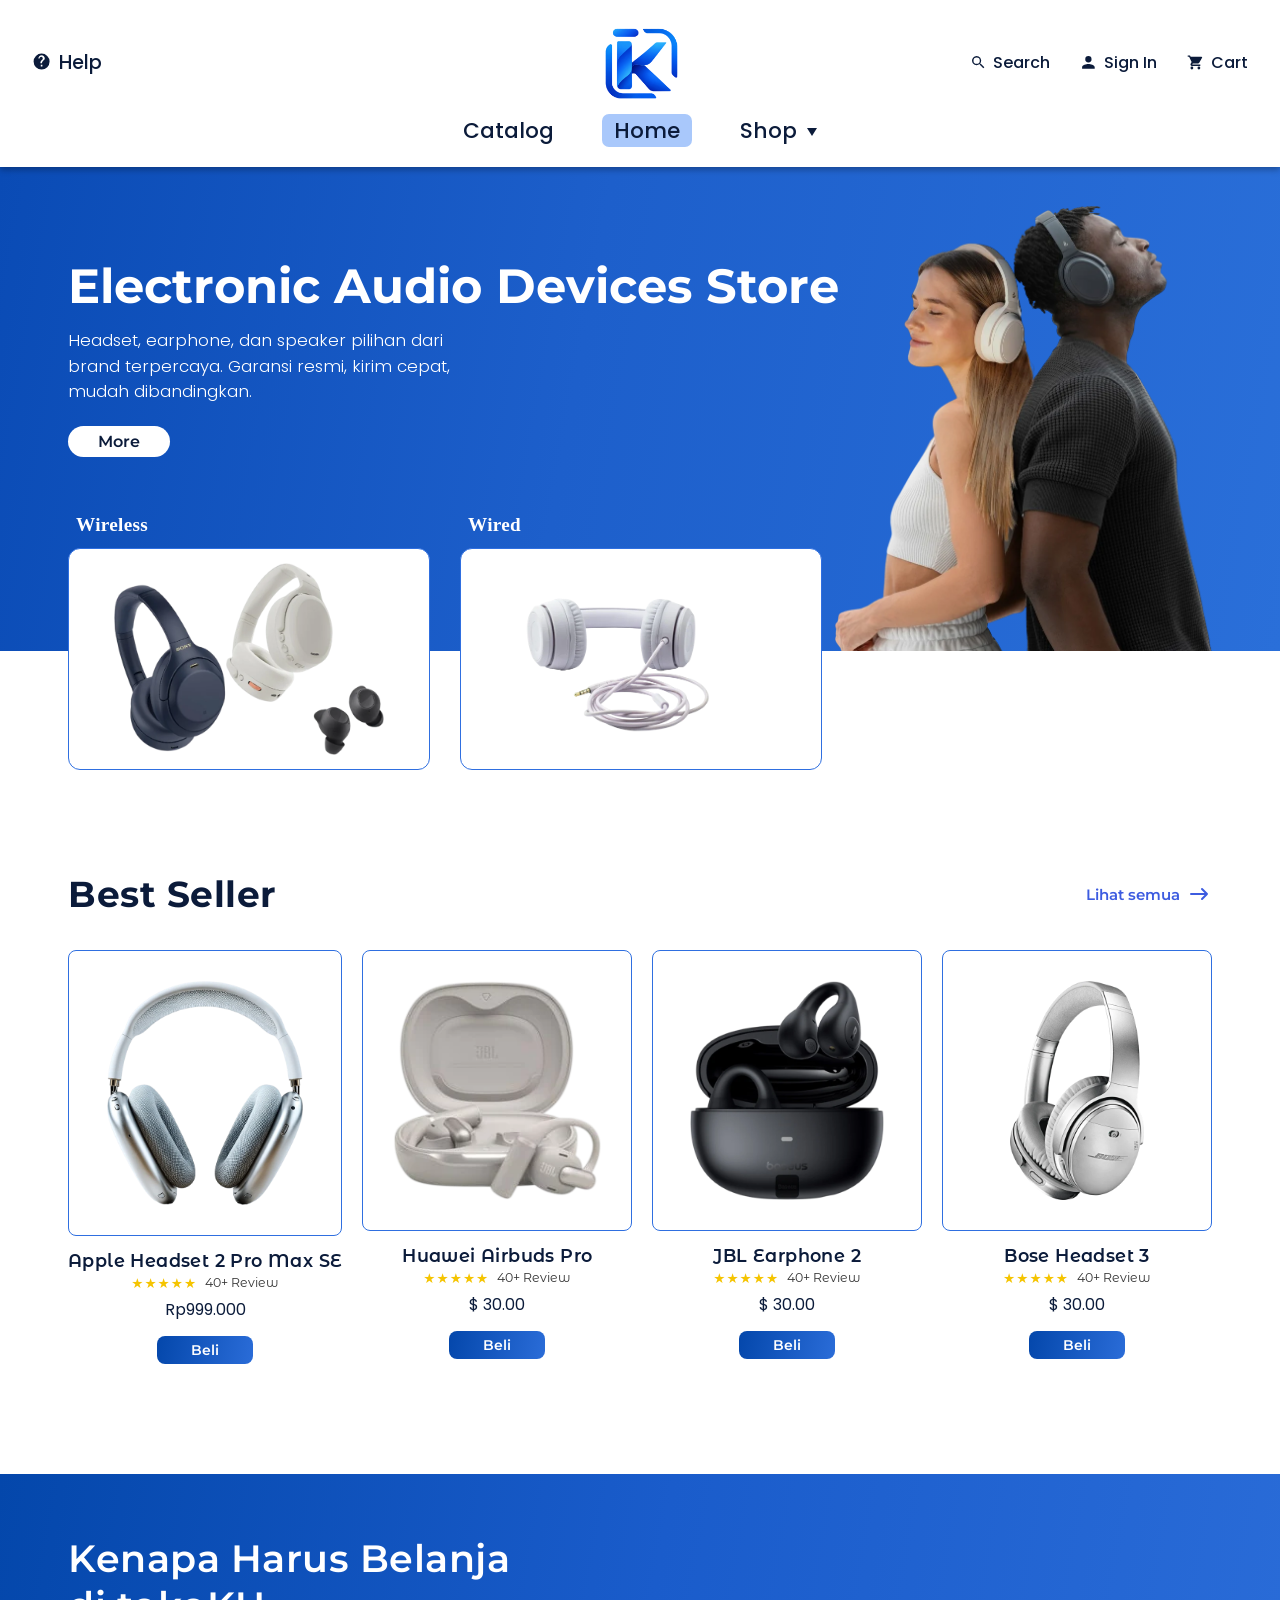
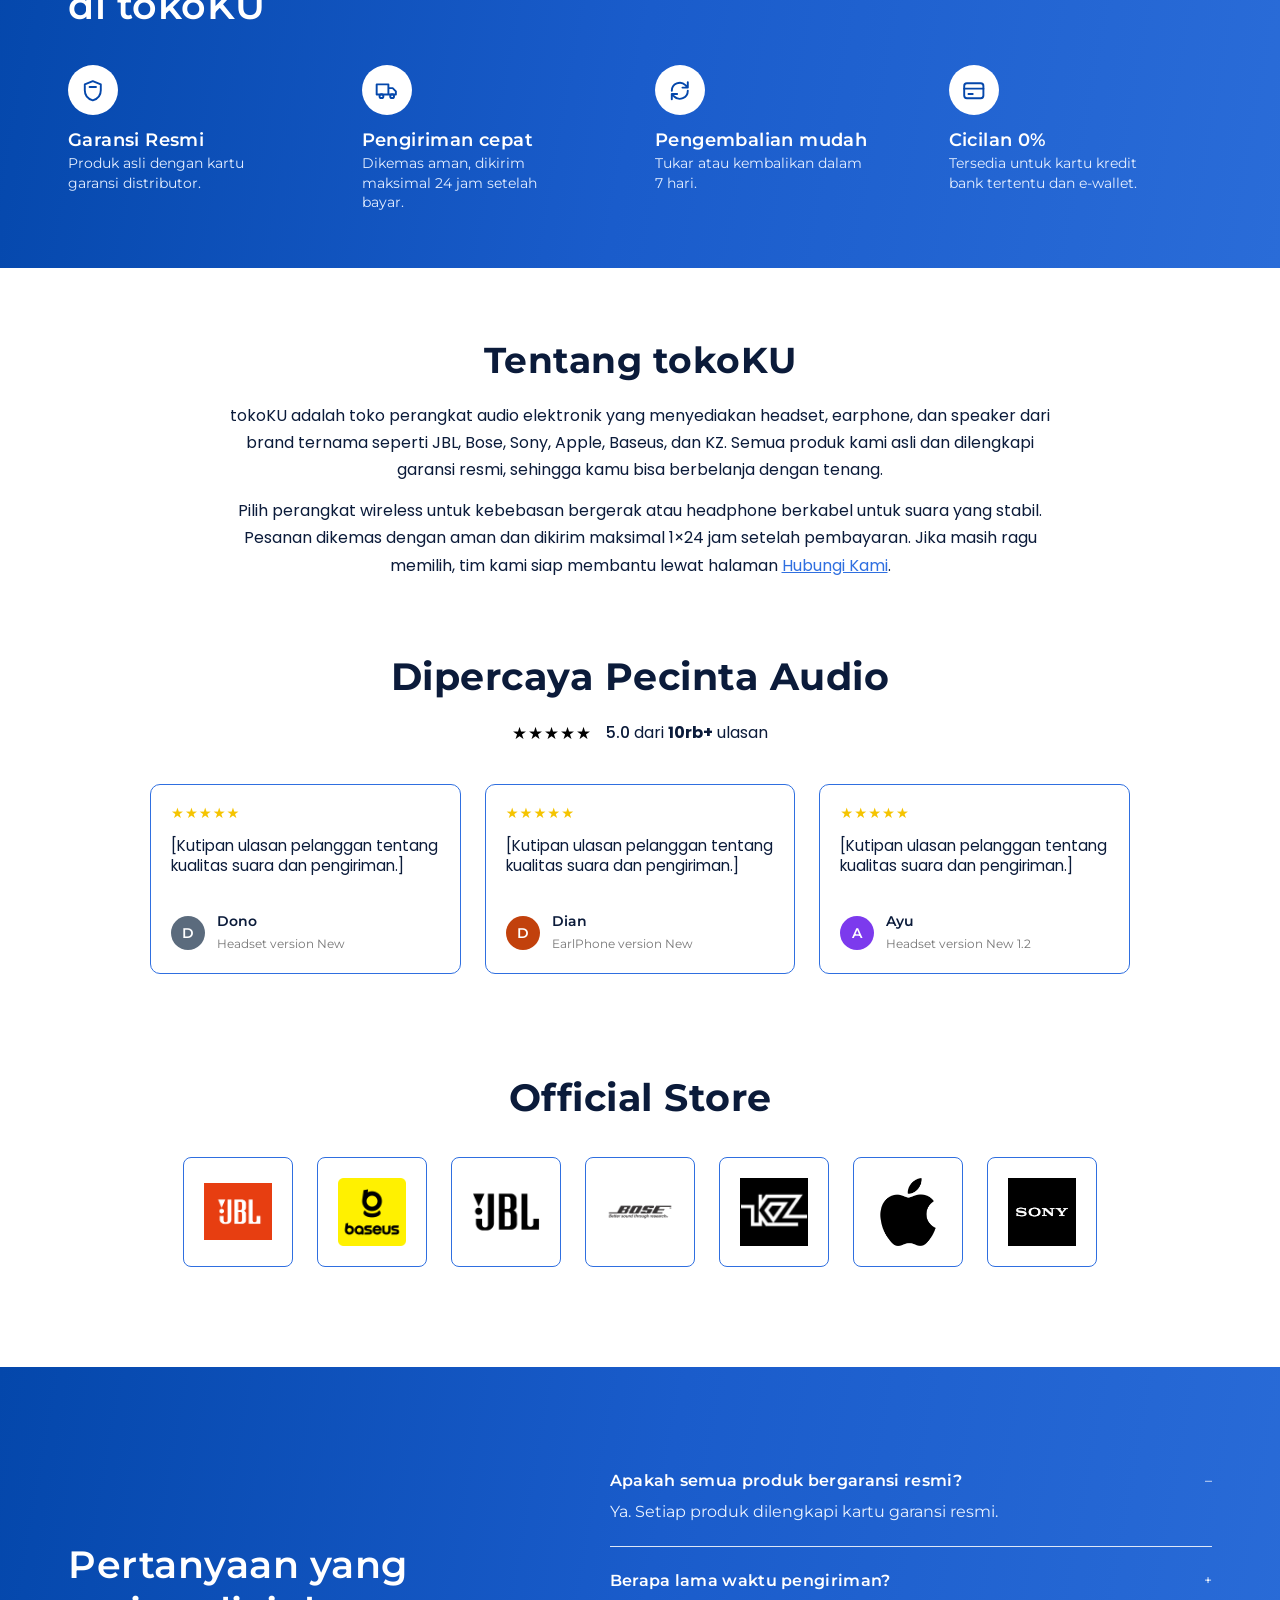
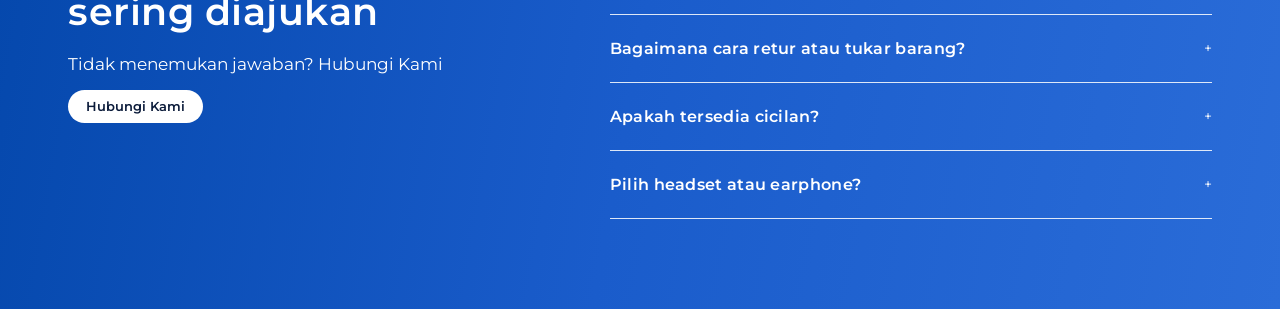
==== commit 89fec3cd: "Tambah halaman produk dan sambungkan ke beranda" ====
--- a/index.html
+++ b/index.html
@@ -9,8 +9,18 @@
 <link rel="icon" type="image/png" href="img/logo.png">
 <link rel="preconnect" href="https://fonts.googleapis.com">
 <link rel="preconnect" href="https://fonts.gstatic.com" crossorigin>
-<link href="https://fonts.googleapis.com/css2?family=Montserrat:wght@300;400;500;600;700&family=Poppins:wght@300;400;500;600&display=swap" rel="stylesheet">
+<link href="https://fonts.googleapis.com/css2?family=Montserrat:wght@300;400;500;600;700&family=Montserrat+Alternates:wght@500;600;700&family=Poppins:wght@300;400;500;600&display=swap" rel="stylesheet">
 <link rel="stylesheet" href="css/style.css">
+<script type="application/ld+json">
+{
+  "@context": "https://schema.org",
+  "@type": "Organization",
+  "name": "tokoKU",
+  "url": "https://muhammadfaizramadhan77.github.io/tokoKU/",
+  "logo": "https://muhammadfaizramadhan77.github.io/tokoKU/img/logo.png",
+  "description": "Toko perangkat audio elektronik yang menyediakan headset, earphone, dan speaker dari brand ternama dengan garansi resmi."
+}
+</script>
 </head>
 <body>
 <svg xmlns="http://www.w3.org/2000/svg" style="display:none" aria-hidden="true">
@@ -62,24 +72,36 @@
 
   <section class="best-seller" id="best-seller">
     <div class="container">
-      <div class="section-head"><h2 class="section-title">Best Seller</h2><a class="link-all" href="#">Lihat semua <svg class="icon" aria-hidden="true"><use href="#i-arrow"/></svg></a></div>
+      <div class="section-head"><h2 class="section-title">Best Seller</h2><a class="link-all" href="#best-seller">Lihat semua <svg class="icon" aria-hidden="true"><use href="#i-arrow"/></svg></a></div>
       <div class="product-grid">
-      <article class="product"><a href="#"><div class="product-img"><img src="img/airpods-max.webp" alt="Apple AirPods Max" width="600" height="600" loading="lazy"></div>
-        <h3>Lorem Ipsum</h3>
-        <div class="rating"><span class="stars" aria-label="5 bintang">★★★★★</span><span>40+ Review</span></div>
-        <div class="price">$ 30.00</div></a></article>
-      <article class="product"><a href="#"><div class="product-img"><img src="img/jbl-sense-pro.webp" alt="JBL Sense Pro" width="600" height="600" loading="lazy"></div>
-        <h3>Lorem Ipsum</h3>
-        <div class="rating"><span class="stars" aria-label="5 bintang">★★★★★</span><span>40+ Review</span></div>
-        <div class="price">$ 30.00</div></a></article>
-      <article class="product"><a href="#"><div class="product-img"><img src="img/baseus-earbuds.webp" alt="Baseus Open-Ear" width="600" height="600" loading="lazy"></div>
-        <h3>Lorem Ipsum</h3>
-        <div class="rating"><span class="stars" aria-label="5 bintang">★★★★★</span><span>40+ Review</span></div>
-        <div class="price">$ 30.00</div></a></article>
-      <article class="product"><a href="#"><div class="product-img"><img src="img/bose-qc.webp" alt="Bose QuietComfort" width="600" height="600" loading="lazy"></div>
-        <h3>Lorem Ipsum</h3>
-        <div class="rating"><span class="stars" aria-label="5 bintang">★★★★★</span><span>40+ Review</span></div>
-        <div class="price">$ 30.00</div></a></article>
+      <article class="product">
+        <a class="product-link" href="produk.html" title="Apple Headset 2 Pro Max SE"><div class="product-img"><img src="img/airpods-max.webp" alt="Apple Headset 2 Pro Max SE" width="600" height="600" loading="lazy"></div>
+          <h3>Apple Headset 2 Pro Max SE</h3>
+          <div class="rating"><span class="stars" aria-label="5 bintang">★★★★★</span><span>40+ Review</span></div>
+          <div class="price">Rp999.000</div></a>
+        <a class="btn-beli" href="produk.html" aria-label="Beli Apple Headset 2 Pro Max SE">Beli</a>
+      </article>
+      <article class="product">
+        <a class="product-link" href="#" title="Huawei Airbuds Pro"><div class="product-img"><img src="img/jbl-sense-pro.webp" alt="Huawei Airbuds Pro" width="600" height="600" loading="lazy"></div>
+          <h3>Huawei Airbuds Pro</h3>
+          <div class="rating"><span class="stars" aria-label="5 bintang">★★★★★</span><span>40+ Review</span></div>
+          <div class="price">$ 30.00</div></a>
+        <a class="btn-beli" href="#" aria-label="Beli Huawei Airbuds Pro">Beli</a>
+      </article>
+      <article class="product">
+        <a class="product-link" href="#" title="JBL Earphone 2"><div class="product-img"><img src="img/baseus-earbuds.webp" alt="JBL Earphone 2" width="600" height="600" loading="lazy"></div>
+          <h3>JBL Earphone 2</h3>
+          <div class="rating"><span class="stars" aria-label="5 bintang">★★★★★</span><span>40+ Review</span></div>
+          <div class="price">$ 30.00</div></a>
+        <a class="btn-beli" href="#" aria-label="Beli JBL Earphone 2">Beli</a>
+      </article>
+      <article class="product">
+        <a class="product-link" href="#" title="Bose Headset 3"><div class="product-img"><img src="img/bose-qc.webp" alt="Bose Headset 3" width="600" height="600" loading="lazy"></div>
+          <h3>Bose Headset 3</h3>
+          <div class="rating"><span class="stars" aria-label="5 bintang">★★★★★</span><span>40+ Review</span></div>
+          <div class="price">$ 30.00</div></a>
+        <a class="btn-beli" href="#" aria-label="Beli Bose Headset 3">Beli</a>
+      </article>
       </div>
     </div>
   </section>
--- a/css/style.css
+++ b/css/style.css
@@ -10,6 +10,7 @@
   --container:1144px;
   --f-head:"Montserrat",system-ui,sans-serif;
   --f-body:"Poppins",system-ui,sans-serif;
+  --f-alt:"Montserrat Alternates","Montserrat",system-ui,sans-serif;
 }
 *,*::before,*::after{box-sizing:border-box}
 html{scroll-behavior:smooth}
@@ -72,10 +73,13 @@
   border-radius:8px;padding:30px;background:#fff;transition:transform .2s,box-shadow .2s}
 .product:hover .product-img{transform:translateY(-4px);box-shadow:0 10px 24px rgba(10,50,120,.18)}
 .product-img img{max-height:100%;object-fit:contain}
-.product h3{font:600 1.1rem var(--f-head);margin:14px 0 4px;letter-spacing:.4px}
-.rating{display:flex;justify-content:center;align-items:center;gap:8px;font:400 .78rem var(--f-head);color:#333}
+.product-link{display:block}
+.product h3{font:600 1.1rem var(--f-alt);margin:14px 0 4px;letter-spacing:.4px;white-space:nowrap;overflow:hidden;text-overflow:ellipsis}
+.rating{display:flex;justify-content:center;align-items:center;gap:8px;font:400 .78rem var(--f-alt);color:#333}
 .stars{color:var(--star);letter-spacing:1px;font-size:.85rem}
 .price{margin-top:6px;font-size:1rem}
+.btn-beli{display:inline-block;margin-top:14px;padding:5px 34px;border-radius:8px;background:linear-gradient(100deg,#0447ab,#2a6cd8);color:#fff;font:600 .9rem var(--f-head);transition:transform .2s,box-shadow .2s}
+.btn-beli:hover{transform:translateY(-2px);box-shadow:0 6px 14px rgba(10,50,120,.3)}
 
 /* ===== Why us ===== */
 .band{background:linear-gradient(100deg,#0447ab 0%,#1a5ccb 50%,#2a6cd8 100%);color:#fff}
